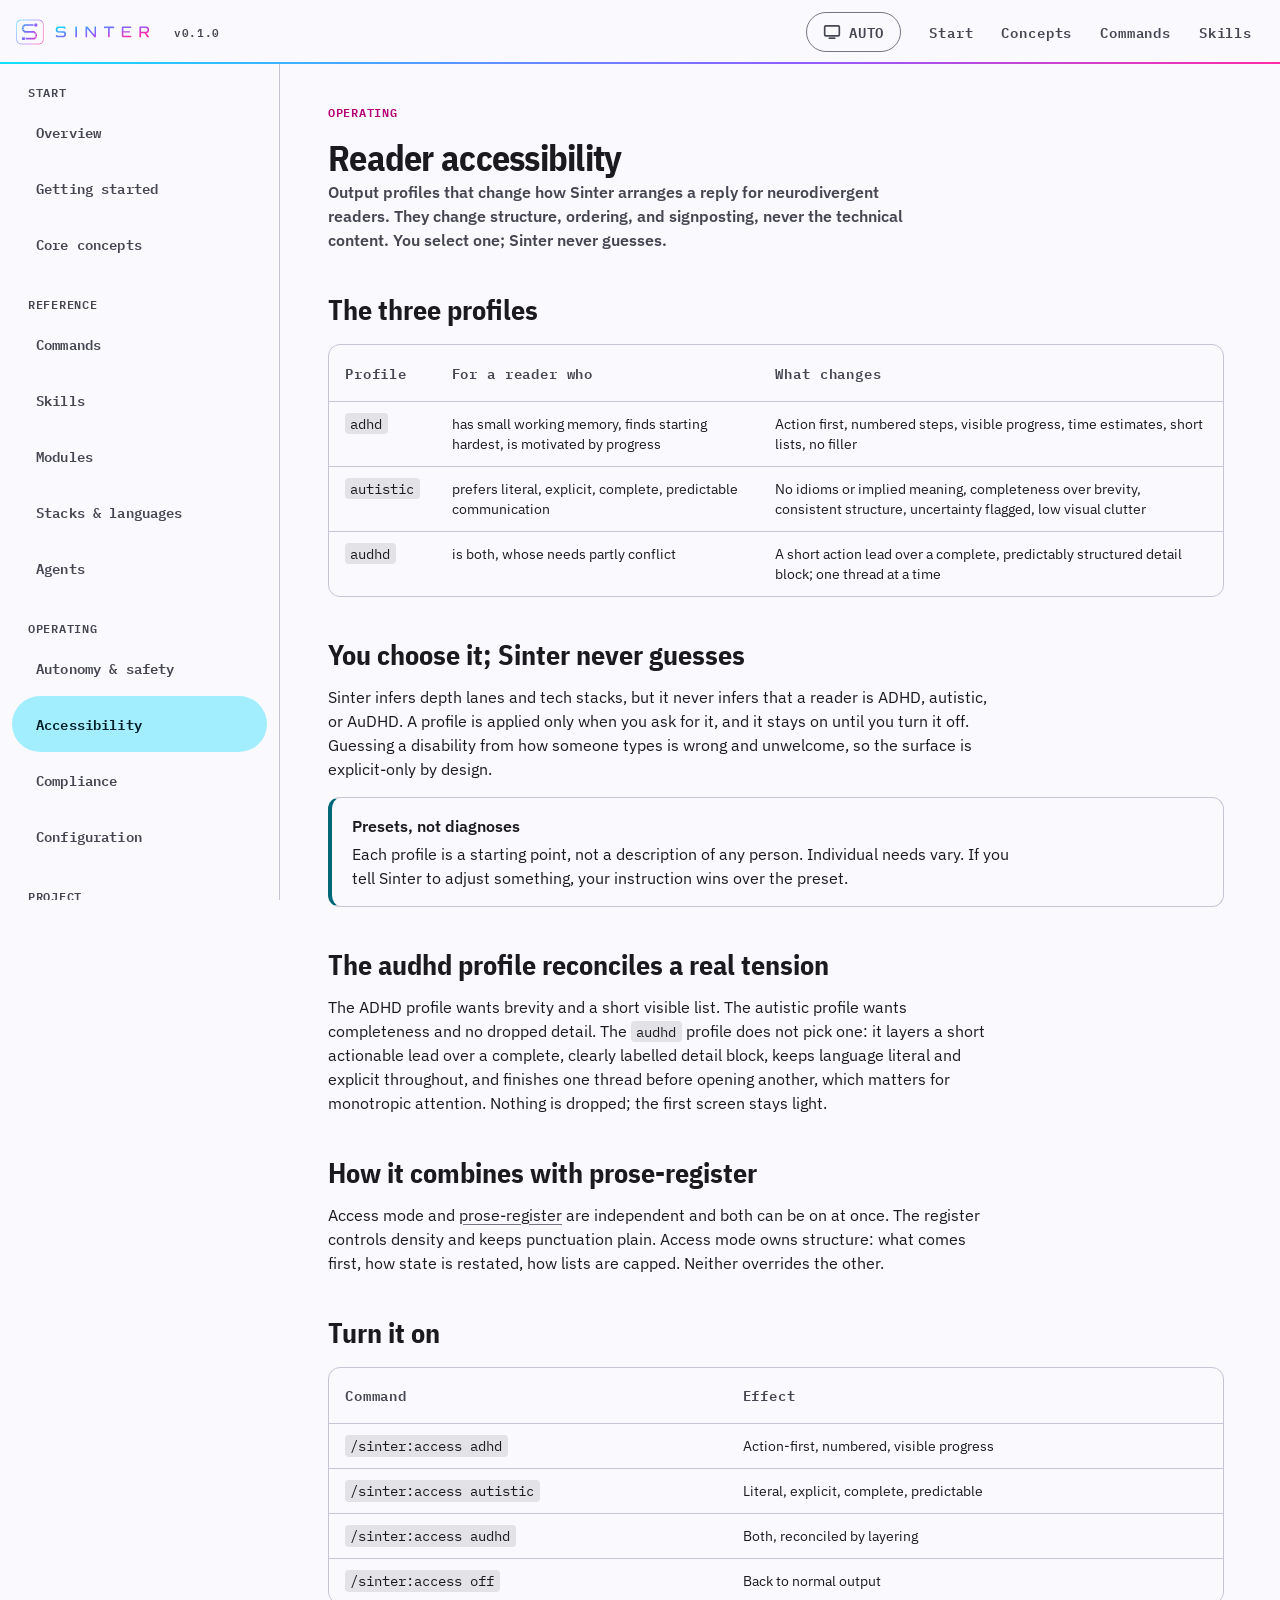
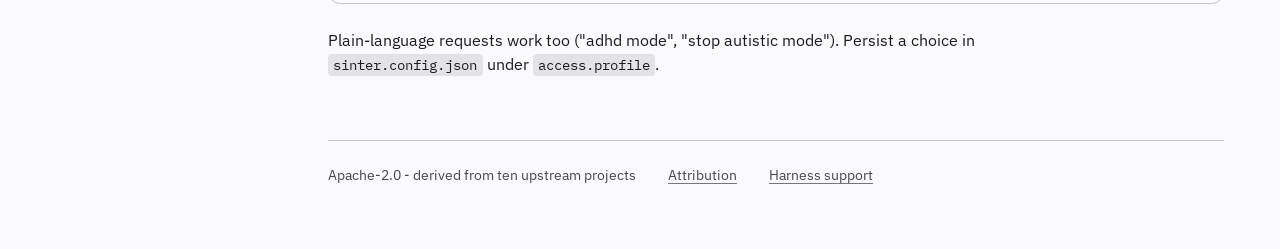
==== accessibility.html @ 081c70d2 "Restructure into plugin/ for directory publishing; add modules system and reader-accessibility profi" ====
<!doctype html>
<html lang="en"><head><meta charset="utf-8"><meta name="viewport" content="width=device-width, initial-scale=1">
<title>Reader accessibility - Sinter</title><meta name="description" content="User-selected output profiles for ADHD, autistic, and AuDHD readers."><meta name="color-scheme" content="light dark">
<link rel="preconnect" href="https://fonts.googleapis.com"><link rel="preconnect" href="https://fonts.gstatic.com" crossorigin>
<link rel="stylesheet" href="https://fonts.googleapis.com/css2?family=IBM+Plex+Mono:wght@400;500;600;700&family=IBM+Plex+Sans+Condensed:wght@600;700&family=IBM+Plex+Sans:wght@400;500;600&display=swap">
<link rel="icon" href="assets/favicon.svg" type="image/svg+xml">
<link rel="apple-touch-icon" href="assets/favicon-180.png">
<link rel="stylesheet" href="assets/sinter.css">
<script>try{var t=localStorage.getItem("sinter-theme");if(t==="light"||t==="dark")document.documentElement.setAttribute("data-theme",t);}catch(e){}</script></head>
<body>
<a class="skiplink" href="#content">Skip to content</a>
<header class="topbar"><button class="railtoggle" type="button" aria-expanded="false" aria-controls="rail">Menu</button>
<a class="brand" href="index.html"><svg class="brand__mark" viewBox="0 0 64 64" aria-hidden="true" focusable="false"><defs><linearGradient id="bm" x1="0" y1="0" x2="1" y2="1"><stop offset="0" stop-color="#10e1ff"/><stop offset=".38" stop-color="#6080ff"/><stop offset=".62" stop-color="#8e5fff"/><stop offset="1" stop-color="#ff2ba8"/></linearGradient></defs><path fill="url(#bm)" fill-rule="evenodd" d="M41.81 38.4L37.78 38.4L36.22 39.64L19.31 39.64L19.31 42.9L37.16 42.9L37.93 42.43L41.81 38.55Z M12.33 38.71L12.33 38.86L12.02 39.17L12.02 39.48L11.86 39.64L11.86 42.74L12.02 42.9L12.02 43.05L12.17 43.21L12.17 43.36L12.48 43.67L12.64 43.67L12.79 43.83L16.98 43.83L17.14 43.67L17.29 43.67L17.45 43.52L17.6 43.52L17.6 43.36L17.76 43.21L17.76 43.05L17.91 42.9L17.91 39.48L17.76 39.33L17.76 39.17L17.14 38.55L16.83 38.55L16.67 38.4L13.1 38.4L12.95 38.55L12.64 38.55L12.48 38.71Z M38.71 32.5L38.55 32.66L38.55 36.22L38.71 36.38L38.71 36.84L38.55 37.0L38.55 37.16L38.71 37.31L41.97 37.31L41.97 32.5Z M12.02 24.12L12.02 24.28L16.67 28.93L17.6 29.4L35.14 29.4L35.76 29.71L37.0 30.95L37.78 31.41L41.81 31.41L41.81 31.26L37.0 26.45L36.22 26.14L18.84 26.14L18.22 25.83L16.36 24.12Z M11.86 18.38L11.86 23.03L15.59 23.03L15.59 18.38Z M11.86 17.29L16.36 17.29L16.67 17.14L17.91 15.9L18.53 15.59L35.14 15.59L35.14 12.33L17.29 12.33L16.21 12.79L12.02 16.98Z M37.31 11.4L36.84 11.86L36.84 12.17L36.69 12.33L36.69 15.9L36.84 16.05L36.84 16.36L37.47 16.98L37.78 16.98L37.93 17.14L41.5 17.14L41.66 16.98L41.81 16.98L41.97 16.83L42.12 16.83L42.43 16.52L42.43 16.36L42.59 16.21L42.59 12.33L42.43 12.17L42.43 12.02L42.28 11.86L42.28 11.71L42.12 11.55L41.97 11.55L41.81 11.4L41.66 11.4L41.5 11.24L37.62 11.24L37.47 11.4Z M4.26 6.9L6.9 5.03L10.47 4.26L46.0 4.26L48.48 4.88L50.81 6.28L53.14 9.22L53.91 12.33L53.91 44.14L53.45 46.16L51.9 48.79L49.72 50.66L46.16 51.74L9.69 51.74L6.59 50.97L4.26 49.26L2.71 47.09L1.93 43.98L1.93 11.86L2.71 9.07Z M3.02 6.74L1.78 8.76L1.0 11.55L1.0 44.45L2.24 48.33L4.26 50.66L7.05 52.21L9.38 52.67L46.93 52.67L50.19 51.59L52.98 49.1L54.22 46.93L54.84 44.29L54.84 11.55L53.6 7.98L51.74 5.66L48.64 3.79L46.78 3.33L9.07 3.33L5.5 4.57Z"/></svg><svg class="brand__lockup" viewBox="0 0 268 56" aria-hidden="true" focusable="false"><defs><linearGradient id="bl" x1="0" y1="0" x2="1" y2="0.6"><stop offset="0" stop-color="#10e1ff"/><stop offset=".38" stop-color="#6080ff"/><stop offset=".62" stop-color="#8e5fff"/><stop offset="1" stop-color="#ff2ba8"/></linearGradient></defs><g fill="url(#bl)" fill-rule="evenodd"><path d="M41.81 38.4L37.78 38.4L36.22 39.64L19.31 39.64L19.31 42.9L37.16 42.9L37.93 42.43L41.81 38.55Z M12.33 38.71L12.33 38.86L12.02 39.17L12.02 39.48L11.86 39.64L11.86 42.74L12.02 42.9L12.02 43.05L12.17 43.21L12.17 43.36L12.48 43.67L12.64 43.67L12.79 43.83L16.98 43.83L17.14 43.67L17.29 43.67L17.45 43.52L17.6 43.52L17.6 43.36L17.76 43.21L17.76 43.05L17.91 42.9L17.91 39.48L17.76 39.33L17.76 39.17L17.14 38.55L16.83 38.55L16.67 38.4L13.1 38.4L12.95 38.55L12.64 38.55L12.48 38.71Z M38.71 32.5L38.55 32.66L38.55 36.22L38.71 36.38L38.71 36.84L38.55 37.0L38.55 37.16L38.71 37.31L41.97 37.31L41.97 32.5Z M12.02 24.12L12.02 24.28L16.67 28.93L17.6 29.4L35.14 29.4L35.76 29.71L37.0 30.95L37.78 31.41L41.81 31.41L41.81 31.26L37.0 26.45L36.22 26.14L18.84 26.14L18.22 25.83L16.36 24.12Z M11.86 18.38L11.86 23.03L15.59 23.03L15.59 18.38Z M11.86 17.29L16.36 17.29L16.67 17.14L17.91 15.9L18.53 15.59L35.14 15.59L35.14 12.33L17.29 12.33L16.21 12.79L12.02 16.98Z M37.31 11.4L36.84 11.86L36.84 12.17L36.69 12.33L36.69 15.9L36.84 16.05L36.84 16.36L37.47 16.98L37.78 16.98L37.93 17.14L41.5 17.14L41.66 16.98L41.81 16.98L41.97 16.83L42.12 16.83L42.43 16.52L42.43 16.36L42.59 16.21L42.59 12.33L42.43 12.17L42.43 12.02L42.28 11.86L42.28 11.71L42.12 11.55L41.97 11.55L41.81 11.4L41.66 11.4L41.5 11.24L37.62 11.24L37.47 11.4Z M4.26 6.9L6.9 5.03L10.47 4.26L46.0 4.26L48.48 4.88L50.81 6.28L53.14 9.22L53.91 12.33L53.91 44.14L53.45 46.16L51.9 48.79L49.72 50.66L46.16 51.74L9.69 51.74L6.59 50.97L4.26 49.26L2.71 47.09L1.93 43.98L1.93 11.86L2.71 9.07Z M3.02 6.74L1.78 8.76L1.0 11.55L1.0 44.45L2.24 48.33L4.26 50.66L7.05 52.21L9.38 52.67L46.93 52.67L50.19 51.59L52.98 49.1L54.22 46.93L54.84 44.29L54.84 11.55L53.6 7.98L51.74 5.66L48.64 3.79L46.78 3.33L9.07 3.33L5.5 4.57Z"/><g transform="translate(78 17)"><path d="M172.13 3.36L172.39 3.11L182.22 3.11L182.48 3.36L183.0 3.36L183.26 3.62L183.52 3.62L184.29 4.4L184.29 4.66L184.55 4.92L184.55 5.44L184.81 5.69L184.81 7.76L184.55 8.02L184.55 8.54L184.29 8.8L184.29 9.06L183.52 9.84L183.26 9.84L183.0 10.09L182.74 10.09L182.48 10.35L181.96 10.35L181.71 10.61L172.39 10.61L172.13 10.35Z M169.02 0.26L168.76 0.78L168.76 20.96L169.28 21.48L171.87 21.48L172.13 20.96L172.13 13.72L172.39 13.46L178.86 13.46L180.93 16.05L184.55 21.48L187.92 21.48L188.18 20.96L187.66 19.93L186.88 19.15L183.0 13.72L183.26 13.2L184.81 12.94L186.36 11.91L187.66 10.09L187.66 9.58L188.18 8.54L188.18 4.92L187.92 4.66L187.92 3.88L186.88 2.07L185.85 1.04L183.26 -0.0L169.54 -0.0Z M134.6 0.26L133.56 1.81L133.56 19.15L134.08 20.19L135.12 21.22L135.89 21.48L151.94 21.48L152.46 20.96L152.46 19.15L152.2 18.64L151.42 18.38L137.19 18.38L136.67 17.86L136.67 12.68L137.19 12.16L149.61 12.16L149.87 11.91L149.87 9.58L149.61 9.32L136.93 9.32L136.67 9.06L136.93 8.54L136.67 8.02L136.93 7.76L136.67 3.62L137.19 3.11L151.94 3.11L152.46 2.59L152.2 0.26L151.94 -0.0L135.12 -0.0Z M98.36 -0.0L97.85 0.52L97.85 2.85L98.11 3.11L98.62 3.11L98.88 3.36L99.92 3.36L100.18 3.11L100.69 3.36L101.21 3.36L101.47 3.11L102.51 3.11L102.76 3.36L103.28 3.11L104.58 3.11L104.84 3.36L105.35 3.36L105.87 3.11L106.13 3.36L106.13 20.96L106.39 21.48L108.98 21.48L109.49 20.71L109.49 3.36L109.75 3.11L110.01 3.36L113.64 3.36L113.89 3.11L114.15 3.36L117.52 3.36L118.29 2.85L118.29 0.52L118.04 -0.0Z M61.35 -0.0L60.84 1.81L61.09 2.59L61.09 21.22L61.35 21.48L63.94 21.48L64.2 21.22L64.2 4.92L64.46 4.66L78.69 21.48L81.54 21.48L82.06 20.96L82.06 0.52L81.8 -0.0L79.21 -0.0L78.95 0.26L78.95 16.05L78.69 16.31L78.18 16.05L64.98 -0.0Z M41.16 -0.0L40.65 0.52L40.65 21.22L40.91 21.48L43.49 21.48L44.01 20.96L44.01 0.52L43.49 -0.0Z M3.38 1.29L2.34 2.59L1.56 4.4L1.56 8.02L2.34 9.84L3.89 11.39L5.71 12.16L16.84 12.42L18.39 13.72L18.65 16.31L17.35 17.86L16.32 18.38L5.96 18.38L4.67 17.86L4.15 17.08L2.86 16.82L1.56 17.86L1.56 19.41L3.12 20.96L4.41 21.48L17.61 21.48L19.42 20.71L21.24 18.89L22.01 17.08L22.01 13.46L21.24 11.65L19.68 10.09L17.87 9.32L7.52 9.32L6.48 9.06L5.45 8.28L4.93 7.25L4.93 5.18L5.71 3.88L7.26 3.11L17.09 3.11L19.16 4.4L20.46 4.4L21.24 3.62L20.98 1.55L19.94 0.52L18.39 -0.0L6.22 -0.0Z"/></g></g></svg><span class="visually-hidden">Sinter documentation: home</span></a><span class="brand__ver" aria-hidden="true">v0.1.0</span><div class="topbar__spacer"></div>
  <button class="themetoggle" id="themeToggle" type="button"
    aria-label="Colour theme: following system. Activate to choose light or dark.">
    <span class="ico ico--auto"><svg viewBox="0 0 16 16" fill="none" stroke="currentColor" stroke-width="1.5" aria-hidden="true"><rect x="1.5" y="2.5" width="13" height="9" rx="1"/><path d="M5 13.5h6"/></svg></span>
    <span class="ico ico--light"><svg viewBox="0 0 16 16" fill="none" stroke="currentColor" stroke-width="1.5" aria-hidden="true"><circle cx="8" cy="8" r="3.2"/><path d="M8 1v1.6M8 13.4V15M15 8h-1.6M2.6 8H1M12.9 3.1l-1.1 1.1M4.2 11.8l-1.1 1.1M12.9 12.9l-1.1-1.1M4.2 4.2 3.1 3.1"/></svg></span>
    <span class="ico ico--dark"><svg viewBox="0 0 16 16" fill="none" stroke="currentColor" stroke-width="1.5" aria-hidden="true"><path d="M13.5 9.6A5.8 5.8 0 0 1 6.4 2.5a5.8 5.8 0 1 0 7.1 7.1Z"/></svg></span>
    <span id="themeLabel">Auto</span>
  </button>
  <nav class="topbar__links" aria-label="Primary">
<a href="start.html">Start</a><a href="concepts.html">Concepts</a><a href="commands.html">Commands</a><a href="skills.html">Skills</a></nav></header>
<p id="themeStatus" class="visually-hidden" role="status" aria-live="polite"></p>
<div class="shell"><nav class="rail" id="rail" aria-label="Documentation"><div class="rail__group">Start</div><a href="index.html">Overview</a><a href="start.html">Getting started</a><a href="concepts.html">Core concepts</a><div class="rail__group">Reference</div><a href="commands.html">Commands</a><a href="skills.html">Skills</a><a href="modules.html">Modules</a><a href="stacks.html">Stacks &amp; languages</a><a href="agents.html">Agents</a><div class="rail__group">Operating</div><a href="autonomy.html">Autonomy &amp; safety</a><a href="accessibility.html">Accessibility</a><a href="compliance.html">Compliance</a><a href="config.html">Configuration</a><div class="rail__group">Project</div><a href="harnesses.html">Harnesses</a><a href="credits.html">Attribution</a></nav><main id="content" tabindex="-1">

    <span class="eyebrow">Operating</span>
    <h1>Reader accessibility</h1>
    <p class="lede">Output profiles that change how Sinter arranges a reply for neurodivergent
    readers. They change structure, ordering, and signposting, never the technical content.
    You select one; Sinter never guesses.</p>

    <h2>The three profiles</h2>
    <div class="scroller reveal" role="region" tabindex="0" aria-label="Table: accessibility profiles and what they change, scrollable">
    <table><thead><tr><th scope="col">Profile</th><th scope="col">For a reader who</th><th scope="col">What changes</th></tr></thead>
    <tbody>
    <tr><td><code>adhd</code></td><td>has small working memory, finds starting hardest, is motivated by progress</td><td>Action first, numbered steps, visible progress, time estimates, short lists, no filler</td></tr>
    <tr><td><code>autistic</code></td><td>prefers literal, explicit, complete, predictable communication</td><td>No idioms or implied meaning, completeness over brevity, consistent structure, uncertainty flagged, low visual clutter</td></tr>
    <tr><td><code>audhd</code></td><td>is both, whose needs partly conflict</td><td>A short action lead over a complete, predictably structured detail block; one thread at a time</td></tr>
    </tbody></table></div>

    <h2>You choose it; Sinter never guesses</h2>
    <p>Sinter infers depth lanes and tech stacks, but it never infers that a reader is ADHD,
    autistic, or AuDHD. A profile is applied only when you ask for it, and it stays on until
    you turn it off. Guessing a disability from how someone types is wrong and unwelcome, so
    the surface is explicit-only by design.</p>
    <div class="slab slab--flux reveal">
      <div class="slab__t">Presets, not diagnoses</div>
      <p>Each profile is a starting point, not a description of any person. Individual needs
      vary. If you tell Sinter to adjust something, your instruction wins over the preset.</p>
    </div>

    <h2>The audhd profile reconciles a real tension</h2>
    <p>The ADHD profile wants brevity and a short visible list. The autistic profile wants
    completeness and no dropped detail. The <code>audhd</code> profile does not pick one: it
    layers a short actionable lead over a complete, clearly labelled detail block, keeps
    language literal and explicit throughout, and finishes one thread before opening another,
    which matters for monotropic attention. Nothing is dropped; the first screen stays light.</p>

    <h2>How it combines with prose-register</h2>
    <p>Access mode and <a href="concepts.html">prose-register</a> are independent and both can
    be on at once. The register controls density and keeps punctuation plain. Access mode owns
    structure: what comes first, how state is restated, how lists are capped. Neither overrides
    the other.</p>

    <h2>Turn it on</h2>
    <div class="scroller reveal" role="region" tabindex="0" aria-label="Table: access commands">
    <table><thead><tr><th scope="col">Command</th><th scope="col">Effect</th></tr></thead><tbody>
    <tr><td><code>/sinter:access adhd</code></td><td>Action-first, numbered, visible progress</td></tr>
    <tr><td><code>/sinter:access autistic</code></td><td>Literal, explicit, complete, predictable</td></tr>
    <tr><td><code>/sinter:access audhd</code></td><td>Both, reconciled by layering</td></tr>
    <tr><td><code>/sinter:access off</code></td><td>Back to normal output</td></tr>
    </tbody></table></div>
    <p>Plain-language requests work too ("adhd mode", "stop autistic mode"). Persist a choice
    in <code>sinter.config.json</code> under <code>access.profile</code>.</p>

<footer class="footer"><span>Apache-2.0 - derived from ten upstream projects</span>
<a href="credits.html">Attribution</a><a href="harnesses.html">Harness support</a></footer></main></div>
<script src="assets/sinter.js"></script></body></html>
---- assets/sinter.css ----
/* Sinter documentation: Material 3.
   Colour roles are generated from the brand ramp (cyan / violet / magenta)
   through M3 tonal palettes; every role pair is contrast-verified by
   `npm run a11y`. Typeface is IBM Plex rather than Roboto: M3 specifies the
   type *scale*, the face is the brand's. */

@view-transition { navigation: auto; }

:root {
  /* ── M3 colour roles: light ─────────────────────── */
  --md-sys-color-primary: #b70075;
  --md-sys-color-on-primary: #ffffff;
  --md-sys-color-primary-container: #ffd8e8;
  --md-sys-color-on-primary-container: #3e0024;
  --md-sys-color-secondary: #006877;
  --md-sys-color-on-secondary: #ffffff;
  --md-sys-color-secondary-container: #a2eeff;
  --md-sys-color-on-secondary-container: #001f25;
  --md-sys-color-tertiary: #663ed9;
  --md-sys-color-on-tertiary: #ffffff;
  --md-sys-color-tertiary-container: #ebddff;
  --md-sys-color-on-tertiary-container: #01006f;
  --md-sys-color-error: #b4271f;
  --md-sys-color-on-error: #ffffff;
  --md-sys-color-error-container: #ffdad3;
  --md-sys-color-on-error-container: #3a0b00;
  --md-sys-color-surface: #f9f9fe;
  --md-sys-color-on-surface: #1b1b1f;
  --md-sys-color-surface-variant: #e2e1f0;
  --md-sys-color-on-surface-variant: #464652;
  --md-sys-color-surface-container-lowest: #ffffff;
  --md-sys-color-surface-container-low: #f3f3f8;
  --md-sys-color-surface-container: #eeedf2;
  --md-sys-color-surface-container-high: #e8e8ec;
  --md-sys-color-surface-container-highest: #e2e2e7;
  --md-sys-color-surface-dim: #dad9de;
  --md-sys-color-surface-bright: #f9f9fe;
  --md-sys-color-outline: #767683;
  --md-sys-color-outline-variant: #c6c5d4;
  --md-sys-color-inverse-surface: #303034;
  --md-sys-color-inverse-on-surface: #f0f0f5;
  --md-sys-color-inverse-primary: #ffafd3;
  --md-sys-color-scrim: #000006;
  --md-sys-color-shadow: #000006;
  /* custom role: muted text on inverse-surface (code comments) */
  --md-sys-color-code-comment: #ababaf;

  /* ── M3 type scale ──────────────────────────────── */
  --md-sys-typescale-display-large:   700 3.5625rem/4rem var(--md-ref-typeface-brand);
  --md-sys-typescale-display-medium:  700 2.8125rem/3.25rem var(--md-ref-typeface-brand);
  --md-sys-typescale-display-small:   700 2.25rem/2.75rem var(--md-ref-typeface-brand);
  --md-sys-typescale-headline-large:  700 2rem/2.5rem var(--md-ref-typeface-brand);
  --md-sys-typescale-headline-medium: 700 1.75rem/2.25rem var(--md-ref-typeface-brand);
  --md-sys-typescale-headline-small:  700 1.5rem/2rem var(--md-ref-typeface-brand);
  --md-sys-typescale-title-large:     600 1.375rem/1.75rem var(--md-ref-typeface-brand);
  --md-sys-typescale-title-medium:    600 1rem/1.5rem var(--md-ref-typeface-plain);
  --md-sys-typescale-title-small:     600 0.875rem/1.25rem var(--md-ref-typeface-plain);
  --md-sys-typescale-body-large:      400 1rem/1.5rem var(--md-ref-typeface-plain);
  --md-sys-typescale-body-medium:     400 0.875rem/1.25rem var(--md-ref-typeface-plain);
  --md-sys-typescale-body-small:      400 0.75rem/1rem var(--md-ref-typeface-plain);
  --md-sys-typescale-label-large:     600 0.875rem/1.25rem var(--md-ref-typeface-mono);
  --md-sys-typescale-label-medium:    600 0.75rem/1rem var(--md-ref-typeface-mono);
  --md-sys-typescale-label-small:     600 0.6875rem/1rem var(--md-ref-typeface-mono);
  --md-sys-typescale-label-tracking:  0.06em;

  --md-ref-typeface-brand: "IBM Plex Sans Condensed", "Helvetica Neue Condensed",
                           "Arial Narrow", "Liberation Sans Narrow", sans-serif;
  --md-ref-typeface-plain: "IBM Plex Sans", "Segoe UI", "Helvetica Neue", Arial, sans-serif;
  --md-ref-typeface-mono:  "IBM Plex Mono", ui-monospace, "SF Mono", Menlo, Consolas, monospace;

  /* ── M3 shape scale ─────────────────────────────── */
  --md-sys-shape-corner-none:        0;
  --md-sys-shape-corner-extra-small: 4px;
  --md-sys-shape-corner-small:       8px;
  --md-sys-shape-corner-medium:      12px;
  --md-sys-shape-corner-large:       16px;
  --md-sys-shape-corner-extra-large: 28px;
  --md-sys-shape-corner-full:        9999px;

  /* ── M3 elevation ───────────────────────────────── */
  --md-sys-elevation-0: none;
  --md-sys-elevation-1: 0 1px 2px 0 rgb(0 0 0 / .30), 0 1px 3px 1px rgb(0 0 0 / .15);
  --md-sys-elevation-2: 0 1px 2px 0 rgb(0 0 0 / .30), 0 2px 6px 2px rgb(0 0 0 / .15);
  --md-sys-elevation-3: 0 1px 3px 0 rgb(0 0 0 / .30), 0 4px 8px 3px rgb(0 0 0 / .15);
  --md-sys-elevation-4: 0 2px 3px 0 rgb(0 0 0 / .30), 0 6px 10px 4px rgb(0 0 0 / .15);
  --md-sys-elevation-5: 0 4px 4px 0 rgb(0 0 0 / .30), 0 8px 12px 6px rgb(0 0 0 / .15);

  /* ── M3 state layer opacities ───────────────────── */
  --md-sys-state-hover-opacity:   0.08;
  --md-sys-state-focus-opacity:   0.10;
  --md-sys-state-pressed-opacity: 0.10;

  /* ── M3 motion ──────────────────────────────────── */
  --md-sys-motion-easing-emphasized:            cubic-bezier(.2, 0, 0, 1);
  --md-sys-motion-easing-emphasized-decelerate: cubic-bezier(.05, .7, .1, 1);
  --md-sys-motion-easing-standard:              cubic-bezier(.2, 0, 0, 1);
  --md-sys-motion-duration-short-4:  200ms;
  --md-sys-motion-duration-medium-2: 300ms;
  --md-sys-motion-duration-long-2:   500ms;

  /* ── 4dp spacing grid ───────────────────────────── */
  --md-space-1: 4px;  --md-space-2: 8px;  --md-space-3: 12px; --md-space-4: 16px;
  --md-space-5: 20px; --md-space-6: 24px; --md-space-8: 32px; --md-space-10: 40px;
  --md-space-12: 48px; --md-space-16: 64px;

  /* ── Brand ramp: identity surfaces only ─────────── */
  --brand-1: #10e1ff;
  --brand-2: #8e5fff;
  --brand-3: #ff2ba8;
  --brand: linear-gradient(120deg, var(--brand-1), var(--brand-2) 62%, var(--brand-3));

  --md-rail-width: 17.5rem;
  --md-topbar-height: 64px;
}

@media (prefers-color-scheme: dark) {
  :root:not([data-theme="light"]) {
    --md-sys-color-primary: #ffafd3;
    --md-sys-color-on-primary: #64003d;
    --md-sys-color-primary-container: #8c0058;
    --md-sys-color-on-primary-container: #ffd8e8;
    --md-sys-color-secondary: #00daf7;
    --md-sys-color-on-secondary: #00363f;
    --md-sys-color-secondary-container: #004e5a;
    --md-sys-color-on-secondary-container: #a2eeff;
    --md-sys-color-tertiary: #d5baff;
    --md-sys-color-on-tertiary: #1e07a1;
    --md-sys-color-tertiary-container: #4624bc;
    --md-sys-color-on-tertiary-container: #ebddff;
    --md-sys-color-error: #ffb4a5;
    --md-sys-color-on-error: #690000;
    --md-sys-color-error-container: #93000a;
    --md-sys-color-on-error-container: #ffdad3;
    --md-sys-color-surface: #131317;
    --md-sys-color-on-surface: #e2e2e7;
    --md-sys-color-surface-variant: #464652;
    --md-sys-color-on-surface-variant: #c6c5d4;
    --md-sys-color-surface-container-lowest: #0e0e12;
    --md-sys-color-surface-container-low: #1b1b1f;
    --md-sys-color-surface-container: #1f1f23;
    --md-sys-color-surface-container-high: #2a2a2d;
    --md-sys-color-surface-container-highest: #343438;
    --md-sys-color-surface-dim: #131317;
    --md-sys-color-surface-bright: #39393d;
    --md-sys-color-outline: #908f9d;
    --md-sys-color-outline-variant: #464652;
    --md-sys-color-inverse-surface: #e2e2e7;
    --md-sys-color-inverse-on-surface: #303034;
    --md-sys-color-inverse-primary: #b70075;
    --md-sys-color-scrim: #000006;
    --md-sys-color-shadow: #000006;
    --md-sys-color-code-comment: #5e5e62;
  }
}
:root[data-theme="dark"] {
  --md-sys-color-primary: #ffafd3;
  --md-sys-color-on-primary: #64003d;
  --md-sys-color-primary-container: #8c0058;
  --md-sys-color-on-primary-container: #ffd8e8;
  --md-sys-color-secondary: #00daf7;
  --md-sys-color-on-secondary: #00363f;
  --md-sys-color-secondary-container: #004e5a;
  --md-sys-color-on-secondary-container: #a2eeff;
  --md-sys-color-tertiary: #d5baff;
  --md-sys-color-on-tertiary: #1e07a1;
  --md-sys-color-tertiary-container: #4624bc;
  --md-sys-color-on-tertiary-container: #ebddff;
  --md-sys-color-error: #ffb4a5;
  --md-sys-color-on-error: #690000;
  --md-sys-color-error-container: #93000a;
  --md-sys-color-on-error-container: #ffdad3;
  --md-sys-color-surface: #131317;
  --md-sys-color-on-surface: #e2e2e7;
  --md-sys-color-surface-variant: #464652;
  --md-sys-color-on-surface-variant: #c6c5d4;
  --md-sys-color-surface-container-lowest: #0e0e12;
  --md-sys-color-surface-container-low: #1b1b1f;
  --md-sys-color-surface-container: #1f1f23;
  --md-sys-color-surface-container-high: #2a2a2d;
  --md-sys-color-surface-container-highest: #343438;
  --md-sys-color-surface-dim: #131317;
  --md-sys-color-surface-bright: #39393d;
  --md-sys-color-outline: #908f9d;
  --md-sys-color-outline-variant: #464652;
  --md-sys-color-inverse-surface: #e2e2e7;
  --md-sys-color-inverse-on-surface: #303034;
  --md-sys-color-inverse-primary: #b70075;
  --md-sys-color-scrim: #000006;
  --md-sys-color-shadow: #000006;
  --md-sys-color-code-comment: #5e5e62;
}

*, *::before, *::after { box-sizing: border-box; }

html { scroll-behavior: smooth; scroll-padding-top: calc(var(--md-topbar-height) + var(--md-space-4)); }

body {
  margin: 0;
  background: var(--md-sys-color-surface);
  color: var(--md-sys-color-on-surface);
  font: var(--md-sys-typescale-body-large);
  -webkit-font-smoothing: antialiased;
  text-underline-offset: 0.18em;
}

/* ══ Type ═══════════════════════════════════════════ */
h1, h2, h3, h4 { margin: 0; }
h1 { font: var(--md-sys-typescale-display-small); letter-spacing: -0.02em; }
h2 { font: var(--md-sys-typescale-headline-medium); margin-block: var(--md-space-10) var(--md-space-3); }
h3 { font: var(--md-sys-typescale-headline-small); margin-block: var(--md-space-8) var(--md-space-2); }
h4 { font: var(--md-sys-typescale-title-large); margin-block: var(--md-space-6) var(--md-space-1); }
p  { margin-block: 0 var(--md-space-4); max-width: 66ch; }
ul, ol { max-width: 66ch; }

.md-label { font: var(--md-sys-typescale-label-medium);
            letter-spacing: var(--md-sys-typescale-label-tracking);
            text-transform: uppercase; }
.eyebrow { color: var(--md-sys-color-primary); display: block;
           margin-bottom: var(--md-space-4);
           font: var(--md-sys-typescale-label-medium);
           letter-spacing: var(--md-sys-typescale-label-tracking); text-transform: uppercase; }
.lede { font: var(--md-sys-typescale-title-medium); color: var(--md-sys-color-on-surface-variant);
        max-width: 60ch; }
.note { font: var(--md-sys-typescale-body-medium); color: var(--md-sys-color-on-surface-variant);
        border-left: 2px solid var(--md-sys-color-outline-variant);
        padding-left: var(--md-space-3); margin-block: var(--md-space-1) var(--md-space-6); }

a { color: var(--md-sys-color-on-surface); text-decoration-color: var(--md-sys-color-outline); }
a:hover { text-decoration-color: var(--md-sys-color-primary); }

code { font: var(--md-sys-typescale-body-medium); font-family: var(--md-ref-typeface-mono);
       background: var(--md-sys-color-surface-container-highest);
       padding: 0.12em 0.38em; border-radius: var(--md-sys-shape-corner-extra-small); }
pre { font: var(--md-sys-typescale-body-medium); font-family: var(--md-ref-typeface-mono);
      line-height: 1.7; background: var(--md-sys-color-inverse-surface);
      color: var(--md-sys-color-inverse-on-surface);
      padding: var(--md-space-4) var(--md-space-5);
      border-radius: var(--md-sys-shape-corner-medium);
      overflow-x: auto; margin-block: 0 var(--md-space-6); }
pre code { background: none; padding: 0; color: inherit; }
pre .c { color: var(--md-sys-color-code-comment); }
pre .k { color: var(--md-sys-color-inverse-primary); }

.visually-hidden { position: absolute; width: 1px; height: 1px; overflow: hidden;
                   clip-path: inset(50%); white-space: nowrap; }
:focus-visible { outline: 3px solid var(--md-sys-color-secondary); outline-offset: 2px;
                 border-radius: var(--md-sys-shape-corner-extra-small); }

/* ══ M3 top app bar (small) ═════════════════════════ */
.topbar {
  position: sticky; top: 0; z-index: 40;
  display: flex; align-items: center; gap: var(--md-space-4);
  height: var(--md-topbar-height); padding: 0 var(--md-space-4);
  background: var(--md-sys-color-surface);
  color: var(--md-sys-color-on-surface);
}
.topbar::after { content: ""; position: absolute; left: 0; right: 0; bottom: 0;
                 height: 2px; background: var(--brand); }
.topbar__spacer { flex: 1; }
.topbar__links { display: flex; gap: var(--md-space-1); }
.topbar__links a {
  font: var(--md-sys-typescale-label-large);
  letter-spacing: var(--md-sys-typescale-label-tracking);
  text-decoration: none; color: var(--md-sys-color-on-surface-variant);
  padding: var(--md-space-2) var(--md-space-3);
  border-radius: var(--md-sys-shape-corner-full);
  transition: background var(--md-sys-motion-duration-short-4) var(--md-sys-motion-easing-standard),
              color var(--md-sys-motion-duration-short-4) var(--md-sys-motion-easing-standard);
}
.topbar__links a:hover {
  color: var(--md-sys-color-on-surface);
  background: color-mix(in srgb, var(--md-sys-color-on-surface)
              calc(var(--md-sys-state-hover-opacity) * 100%), transparent);
}

.brand { display: flex; align-items: center; text-decoration: none; flex: none; }
.brand__lockup { height: 28px; width: auto; display: block; }
.brand__mark   { height: 26px; width: auto; display: none; flex: none; }
.brand__ver { font: var(--md-sys-typescale-label-small);
              letter-spacing: var(--md-sys-typescale-label-tracking);
              color: var(--md-sys-color-on-surface-variant);
              margin-left: var(--md-space-2); flex: none; }

/* ══ M3 navigation drawer (standard) ════════════════ */
.shell { display: grid; grid-template-columns: var(--md-rail-width) minmax(0, 1fr); }
.rail {
  padding: var(--md-space-3) var(--md-space-3) var(--md-space-12);
  position: sticky; top: var(--md-topbar-height); align-self: start;
  height: calc(100vh - var(--md-topbar-height)); overflow-y: auto;
  background: var(--md-sys-color-surface);
  border-right: 1px solid var(--md-sys-color-outline-variant);
}
.rail__group {
  font: var(--md-sys-typescale-label-medium);
  letter-spacing: var(--md-sys-typescale-label-tracking); text-transform: uppercase;
  color: var(--md-sys-color-on-surface-variant);
  padding: 0 var(--md-space-4); margin: var(--md-space-6) 0 var(--md-space-1);
}
.rail__group:first-child { margin-top: var(--md-space-2); }
/* M3 drawer item: 56dp tall, full-round active indicator */
.rail a {
  display: flex; align-items: center; min-height: 56px;
  padding: 0 var(--md-space-6); text-decoration: none;
  font: var(--md-sys-typescale-label-large);
  letter-spacing: 0.01em;
  color: var(--md-sys-color-on-surface-variant);
  border-radius: var(--md-sys-shape-corner-full);
  transition: background var(--md-sys-motion-duration-short-4) var(--md-sys-motion-easing-standard),
              color var(--md-sys-motion-duration-short-4) var(--md-sys-motion-easing-standard);
}
.rail a:hover {
  background: color-mix(in srgb, var(--md-sys-color-on-surface)
              calc(var(--md-sys-state-hover-opacity) * 100%), transparent);
  color: var(--md-sys-color-on-surface);
}
.rail a[aria-current="page"] {
  background: var(--md-sys-color-secondary-container);
  color: var(--md-sys-color-on-secondary-container);
}

main { padding: var(--md-space-10) clamp(var(--md-space-4), 4vw, var(--md-space-12)) var(--md-space-16);
       max-width: 62rem; }

/* ══ M3 cards ═══════════════════════════════════════ */
/* Outlined card: outline, no shadow. Never both (M3). */
.slab {
  background: var(--md-sys-color-surface);
  border: 1px solid var(--md-sys-color-outline-variant);
  border-radius: var(--md-sys-shape-corner-medium);
  padding: var(--md-space-4) var(--md-space-5);
  margin-block: var(--md-space-4);
}
.slab > :last-child { margin-bottom: 0; }
.slab__t { font: var(--md-sys-typescale-title-medium); margin-bottom: var(--md-space-1); }
.slab--molten  { border-left: 4px solid var(--md-sys-color-primary); }
.slab--flux    { border-left: 4px solid var(--md-sys-color-secondary); }
.slab--caution { border-left: 4px solid var(--md-sys-color-tertiary); }

/* Filled card grid */
.cells { display: grid; gap: var(--md-space-1); margin-block: var(--md-space-4);
         grid-template-columns: repeat(auto-fit, minmax(15rem, 1fr)); }
.cells--3 { grid-template-columns: repeat(auto-fit, minmax(12rem, 1fr)); }
.cell {
  background: var(--md-sys-color-surface-container-low);
  border-radius: var(--md-sys-shape-corner-medium);
  padding: var(--md-space-4) var(--md-space-5);
}
.cell__k { display: block; margin-bottom: var(--md-space-2);
           font: var(--md-sys-typescale-label-medium);
           letter-spacing: var(--md-sys-typescale-label-tracking); text-transform: uppercase;
           color: var(--md-sys-color-on-surface-variant); }
.cell__v { font: var(--md-sys-typescale-headline-small); }
.cell p { font: var(--md-sys-typescale-body-medium); color: var(--md-sys-color-on-surface-variant);
          margin-bottom: 0; }

/* ══ M3 buttons ═════════════════════════════════════ */
.btn {
  display: inline-flex; align-items: center; justify-content: center;
  min-height: 40px; padding: 0 var(--md-space-6);
  border-radius: var(--md-sys-shape-corner-full);
  font: var(--md-sys-typescale-label-large);
  letter-spacing: var(--md-sys-typescale-label-tracking);
  text-decoration: none; cursor: pointer; border: 0;
  transition: box-shadow var(--md-sys-motion-duration-short-4) var(--md-sys-motion-easing-standard),
              background var(--md-sys-motion-duration-short-4) var(--md-sys-motion-easing-standard);
}
.btn--solid { background: var(--md-sys-color-primary); color: var(--md-sys-color-on-primary); }
.btn--solid:hover { box-shadow: var(--md-sys-elevation-1);
  background: color-mix(in srgb, var(--md-sys-color-on-primary)
              calc(var(--md-sys-state-hover-opacity) * 100%), var(--md-sys-color-primary)); }
.btn--ghost { background: transparent; color: var(--md-sys-color-primary);
              border: 1px solid var(--md-sys-color-outline); }
.btn--ghost:hover { background: color-mix(in srgb, var(--md-sys-color-primary)
                    calc(var(--md-sys-state-hover-opacity) * 100%), transparent); }

/* ══ M3 filter chips ════════════════════════════════ */
.chip {
  display: inline-flex; align-items: center; min-height: 32px;
  padding: 0 var(--md-space-4);
  border: 1px solid var(--md-sys-color-outline);
  border-radius: var(--md-sys-shape-corner-small);
  background: transparent; color: var(--md-sys-color-on-surface-variant);
  font: var(--md-sys-typescale-label-large);
  letter-spacing: var(--md-sys-typescale-label-tracking); cursor: pointer;
  transition: background var(--md-sys-motion-duration-short-4) var(--md-sys-motion-easing-standard),
              border-color var(--md-sys-motion-duration-short-4) var(--md-sys-motion-easing-standard);
}
.chip:hover { background: color-mix(in srgb, var(--md-sys-color-on-surface-variant)
              calc(var(--md-sys-state-hover-opacity) * 100%), transparent); }
.chip[aria-pressed="true"] {
  background: var(--md-sys-color-secondary-container);
  color: var(--md-sys-color-on-secondary-container);
  border-color: transparent;
}

/* ══ M3 outlined text field ═════════════════════════ */
.filterbar { display: flex; gap: var(--md-space-2); flex-wrap: wrap; align-items: center;
             margin-block: var(--md-space-5) var(--md-space-3);
             position: sticky; top: var(--md-topbar-height); z-index: 20;
             background: var(--md-sys-color-surface); padding: var(--md-space-2) 0; }
.filterbar input {
  flex: 1; min-width: 12rem; min-height: 56px;
  padding: 0 var(--md-space-4);
  border: 1px solid var(--md-sys-color-outline);
  border-radius: var(--md-sys-shape-corner-extra-small);
  background: transparent; color: var(--md-sys-color-on-surface);
  font: var(--md-sys-typescale-body-large);
}
.filterbar input::placeholder { color: var(--md-sys-color-on-surface-variant); }
.filterbar input:focus-visible { outline: 3px solid var(--md-sys-color-secondary); outline-offset: 1px; }
.count { font: var(--md-sys-typescale-label-medium);
         letter-spacing: var(--md-sys-typescale-label-tracking);
         color: var(--md-sys-color-on-surface-variant); }

/* ══ M3 data table ══════════════════════════════════ */
.scroller { overflow-x: auto; margin-block: var(--md-space-4) var(--md-space-6);
            border: 1px solid var(--md-sys-color-outline-variant);
            border-radius: var(--md-sys-shape-corner-medium); }
.scroller:focus-visible { outline: 3px solid var(--md-sys-color-secondary); outline-offset: 2px; }
table { width: 100%; border-collapse: collapse; margin: 0; }
.scroller table { min-width: 34rem; }
@media (min-width: 48rem) { .scroller table { min-width: 0; } }
th { text-align: left; height: 56px; padding: 0 var(--md-space-4);
     font: var(--md-sys-typescale-label-large);
     letter-spacing: var(--md-sys-typescale-label-tracking);
     color: var(--md-sys-color-on-surface-variant);
     border-bottom: 1px solid var(--md-sys-color-outline-variant); }
td { padding: var(--md-space-3) var(--md-space-4); vertical-align: top;
     font: var(--md-sys-typescale-body-medium);
     border-bottom: 1px solid var(--md-sys-color-outline-variant); }
tbody tr:last-child td { border-bottom: 0; }
tbody tr { transition: background var(--md-sys-motion-duration-short-4) var(--md-sys-motion-easing-standard); }
tbody tr:hover { background: color-mix(in srgb, var(--md-sys-color-on-surface)
                 calc(var(--md-sys-state-hover-opacity) * 100%), transparent); }
td code { white-space: nowrap; }

/* ══ M3 assist chip (used as a status tag) ══════════ */
.tag { display: inline-flex; align-items: center; min-height: 24px;
       padding: 0 var(--md-space-2);
       border-radius: var(--md-sys-shape-corner-small);
       border: 1px solid var(--md-sys-color-outline-variant);
       background: var(--md-sys-color-surface-container);
       color: var(--md-sys-color-on-surface-variant);
       font: var(--md-sys-typescale-label-small);
       letter-spacing: var(--md-sys-typescale-label-tracking); white-space: nowrap; }
.tag--molten  { background: var(--md-sys-color-primary-container);
                color: var(--md-sys-color-on-primary-container); border-color: transparent; }
.tag--flux    { background: var(--md-sys-color-secondary-container);
                color: var(--md-sys-color-on-secondary-container); border-color: transparent; }
.tag--caution { background: var(--md-sys-color-tertiary-container);
                color: var(--md-sys-color-on-tertiary-container); border-color: transparent; }

/* ══ Lists of reference entries ═════════════════════ */
.group { margin-block: var(--md-space-10) 0; }
.group:first-of-type { margin-top: var(--md-space-5); }
h2.group__h, h3.group__h { font: var(--md-sys-typescale-headline-small);
  margin: 0 0 var(--md-space-1); display: flex; align-items: baseline; gap: var(--md-space-2); }
.group__n { font: var(--md-sys-typescale-label-medium);
            letter-spacing: var(--md-sys-typescale-label-tracking);
            color: var(--md-sys-color-primary); }
.group__d { font: var(--md-sys-typescale-body-medium);
            color: var(--md-sys-color-on-surface-variant);
            margin: 0 0 var(--md-space-2); max-width: 62ch; }
.group[hidden] { display: none; }

.entry { border-bottom: 1px solid var(--md-sys-color-outline-variant);
         padding: var(--md-space-4) 0; }
.entry__h { display: flex; align-items: baseline; gap: var(--md-space-3); flex-wrap: wrap; }
h2.entry__n, h3.entry__n, h4.entry__n, .entry__n {
  font: var(--md-sys-typescale-title-medium); font-family: var(--md-ref-typeface-mono); margin: 0; }
.entry__d { font: var(--md-sys-typescale-body-medium);
            color: var(--md-sys-color-on-surface-variant);
            margin: var(--md-space-1) 0 0; max-width: 72ch; }
.entry__m { font: var(--md-sys-typescale-body-small); font-family: var(--md-ref-typeface-mono);
            color: var(--md-sys-color-on-surface-variant); margin: var(--md-space-1) 0 0; }
.entry__m b { color: var(--md-sys-color-on-surface); }
.entry[hidden] { display: none; }

.ladder { list-style: none; padding: 0; margin: var(--md-space-4) 0; counter-reset: rung; }
.ladder li { counter-increment: rung; display: flex; gap: var(--md-space-4);
             padding: var(--md-space-3) 0;
             border-top: 1px solid var(--md-sys-color-outline-variant); align-items: baseline; }
.ladder li::before { content: counter(rung); font: var(--md-sys-typescale-title-medium);
                     font-family: var(--md-ref-typeface-mono);
                     color: var(--md-sys-color-primary); min-width: 1.5rem; }
.ladder li:last-child { border-bottom: 1px solid var(--md-sys-color-outline-variant); }
.ladder span { color: var(--md-sys-color-on-surface-variant);
               font: var(--md-sys-typescale-body-medium); }

.ba td:first-child { color: var(--md-sys-color-on-surface-variant); width: 44%; }
.ba td:last-child { position: relative; padding-left: var(--md-space-6); }
.ba td:last-child::before { content: ""; position: absolute; left: var(--md-space-3);
  top: 1.15em; width: 6px; height: 6px; border-radius: var(--md-sys-shape-corner-full);
  background: var(--md-sys-color-primary); }
.ba th:last-child { color: var(--md-sys-color-primary); }

/* ══ Hero ═══════════════════════════════════════════ */
.hero { padding: var(--md-space-8) 0 var(--md-space-2); }
.hero__lockup { display: block; width: clamp(200px, 26vw, 268px); height: auto;
                margin-bottom: var(--md-space-6); }
.hero__title { margin-bottom: var(--md-space-4); }
.hero__title em { font-style: normal; color: var(--md-sys-color-primary); }
.hero__cta { display: flex; flex-wrap: wrap; gap: var(--md-space-2); margin-top: var(--md-space-6); }
.hero__stage { margin: var(--md-space-6) 0 var(--md-space-2); padding: 0; position: relative; }
.hero__stage canvas { display: block; width: 100%; height: 260px;
  border-radius: var(--md-sys-shape-corner-large);
  background: var(--md-sys-color-surface-container); }
.hero__caption { margin-top: var(--md-space-3);
  font: var(--md-sys-typescale-body-small); font-family: var(--md-ref-typeface-mono);
  color: var(--md-sys-color-on-surface-variant); max-width: 58ch; line-height: 1.6; }
.replay { position: absolute; right: var(--md-space-3); bottom: var(--md-space-3);
  min-height: 32px; padding: 0 var(--md-space-4);
  border-radius: var(--md-sys-shape-corner-full);
  background: var(--md-sys-color-inverse-surface); color: var(--md-sys-color-inverse-on-surface);
  border: 0; cursor: pointer;
  font: var(--md-sys-typescale-label-large);
  letter-spacing: var(--md-sys-typescale-label-tracking);
  opacity: 0; transition: opacity var(--md-sys-motion-duration-medium-2) var(--md-sys-motion-easing-standard); }
.hero__stage:hover .replay, .replay:focus-visible { opacity: 1; }
@media (hover: none) { .replay { opacity: 1; } }

/* ══ Router demo ════════════════════════════════════ */
.router { border: 1px solid var(--md-sys-color-outline-variant);
          border-radius: var(--md-sys-shape-corner-medium);
          background: var(--md-sys-color-surface-container-low);
          overflow: hidden; margin-block: var(--md-space-4); }
.router__in { display: flex; border-bottom: 1px solid var(--md-sys-color-outline); }
.router__in input { flex: 1; border: 0; background: transparent; min-height: 56px;
  padding: 0 var(--md-space-5); color: var(--md-sys-color-on-surface);
  font: var(--md-sys-typescale-body-large); min-width: 0; }
.router__in input::placeholder { color: var(--md-sys-color-on-surface-variant); }
.router__out { padding: var(--md-space-4) var(--md-space-5); display: flex;
               gap: var(--md-space-4); align-items: flex-start; flex-wrap: wrap; }
.router__lane { font: var(--md-sys-typescale-headline-small); min-width: 6.5rem; }
.router__why { font: var(--md-sys-typescale-body-medium);
               color: var(--md-sys-color-on-surface-variant); flex: 1; min-width: 14rem; }
.router__why b { color: var(--md-sys-color-on-surface); }
.router__ex { display: flex; flex-wrap: wrap; gap: var(--md-space-2);
              padding: 0 var(--md-space-5) var(--md-space-4); }
.router__ex button { min-height: 32px; padding: 0 var(--md-space-4);
  border: 0; border-radius: var(--md-sys-shape-corner-small);
  background: var(--md-sys-color-surface-container-high);
  color: var(--md-sys-color-on-surface-variant); cursor: pointer;
  font: var(--md-sys-typescale-label-medium);
  letter-spacing: var(--md-sys-typescale-label-tracking);
  transition: background var(--md-sys-motion-duration-short-4) var(--md-sys-motion-easing-standard); }
.router__ex button:hover { background: var(--md-sys-color-secondary-container);
                           color: var(--md-sys-color-on-secondary-container); }

/* ══ Controls ═══════════════════════════════════════ */
.themetoggle { display: inline-flex; align-items: center; gap: var(--md-space-2);
  min-height: 40px; padding: 0 var(--md-space-4);
  background: transparent; border: 1px solid var(--md-sys-color-outline);
  border-radius: var(--md-sys-shape-corner-full); cursor: pointer;
  color: var(--md-sys-color-on-surface-variant);
  font: var(--md-sys-typescale-label-large);
  letter-spacing: var(--md-sys-typescale-label-tracking); text-transform: uppercase;
  transition: background var(--md-sys-motion-duration-short-4) var(--md-sys-motion-easing-standard); }
.themetoggle:hover { background: color-mix(in srgb, var(--md-sys-color-on-surface)
                     calc(var(--md-sys-state-hover-opacity) * 100%), transparent); }
.themetoggle svg { width: 18px; height: 18px; display: block; }
.themetoggle .ico { display: none; }
:root:not([data-theme]) .themetoggle .ico--auto,
:root[data-theme="light"] .themetoggle .ico--light,
:root[data-theme="dark"]  .themetoggle .ico--dark { display: block; }

.railtoggle { display: none; min-height: 40px; min-width: 40px; padding: 0 var(--md-space-3);
  background: transparent; border: 1px solid var(--md-sys-color-outline);
  border-radius: var(--md-sys-shape-corner-full); cursor: pointer;
  color: var(--md-sys-color-on-surface);
  font: var(--md-sys-typescale-label-large);
  letter-spacing: var(--md-sys-typescale-label-tracking); }

.skiplink { position: absolute; left: var(--md-space-4); top: -4rem; z-index: 60;
  background: var(--md-sys-color-inverse-surface); color: var(--md-sys-color-inverse-on-surface);
  padding: var(--md-space-3) var(--md-space-4);
  border-radius: var(--md-sys-shape-corner-full); text-decoration: none;
  font: var(--md-sys-typescale-label-large);
  transition: top var(--md-sys-motion-duration-short-4) var(--md-sys-motion-easing-emphasized); }
.skiplink:focus { top: var(--md-space-3); }

.footer { border-top: 1px solid var(--md-sys-color-outline-variant);
  margin-top: var(--md-space-16); padding: var(--md-space-6) 0 0;
  font: var(--md-sys-typescale-body-medium); color: var(--md-sys-color-on-surface-variant);
  display: flex; gap: var(--md-space-8); flex-wrap: wrap; }
.footer a { color: var(--md-sys-color-on-surface-variant); }

html.reveal-armed .reveal { opacity: 0; transform: translateY(16px);
  transition: opacity var(--md-sys-motion-duration-long-2) var(--md-sys-motion-easing-emphasized-decelerate),
              transform var(--md-sys-motion-duration-long-2) var(--md-sys-motion-easing-emphasized-decelerate); }
html.reveal-armed .reveal.is-in { opacity: 1; transform: none; }

/* ══ Responsive: M3 compact window class ════════════ */
@media (max-width: 34rem) {
  .brand__lockup { display: none; }
  .brand__mark   { display: block; }
}
@media (max-width: 62rem) {
  .shell { grid-template-columns: 1fr; }
  /* Modal drawer: off-screen must also be out of the tab order. */
  .rail { position: fixed; inset: var(--md-topbar-height) auto 0 0;
    width: min(var(--md-rail-width), 80vw);
    border-right: 0; border-radius: 0 var(--md-sys-shape-corner-large) var(--md-sys-shape-corner-large) 0;
    box-shadow: var(--md-sys-elevation-1);
    transform: translateX(-102%); visibility: hidden; z-index: 30;
    transition: transform var(--md-sys-motion-duration-medium-2) var(--md-sys-motion-easing-emphasized),
                visibility 0s linear var(--md-sys-motion-duration-medium-2); }
  .rail.is-open { transform: none; visibility: visible;
    transition: transform var(--md-sys-motion-duration-medium-2) var(--md-sys-motion-easing-emphasized); }
  .railtoggle { display: inline-flex; align-items: center; justify-content: center; }
  .topbar__links { display: none; }
  .filterbar { position: static; }
}

@media (prefers-reduced-motion: reduce) {
  *, *::before, *::after { animation-duration: .001ms !important; animation-iteration-count: 1 !important;
                           transition-duration: .001ms !important; scroll-behavior: auto !important; }
  html.reveal-armed .reveal { opacity: 1; transform: none; }
  @view-transition { navigation: none; }
}
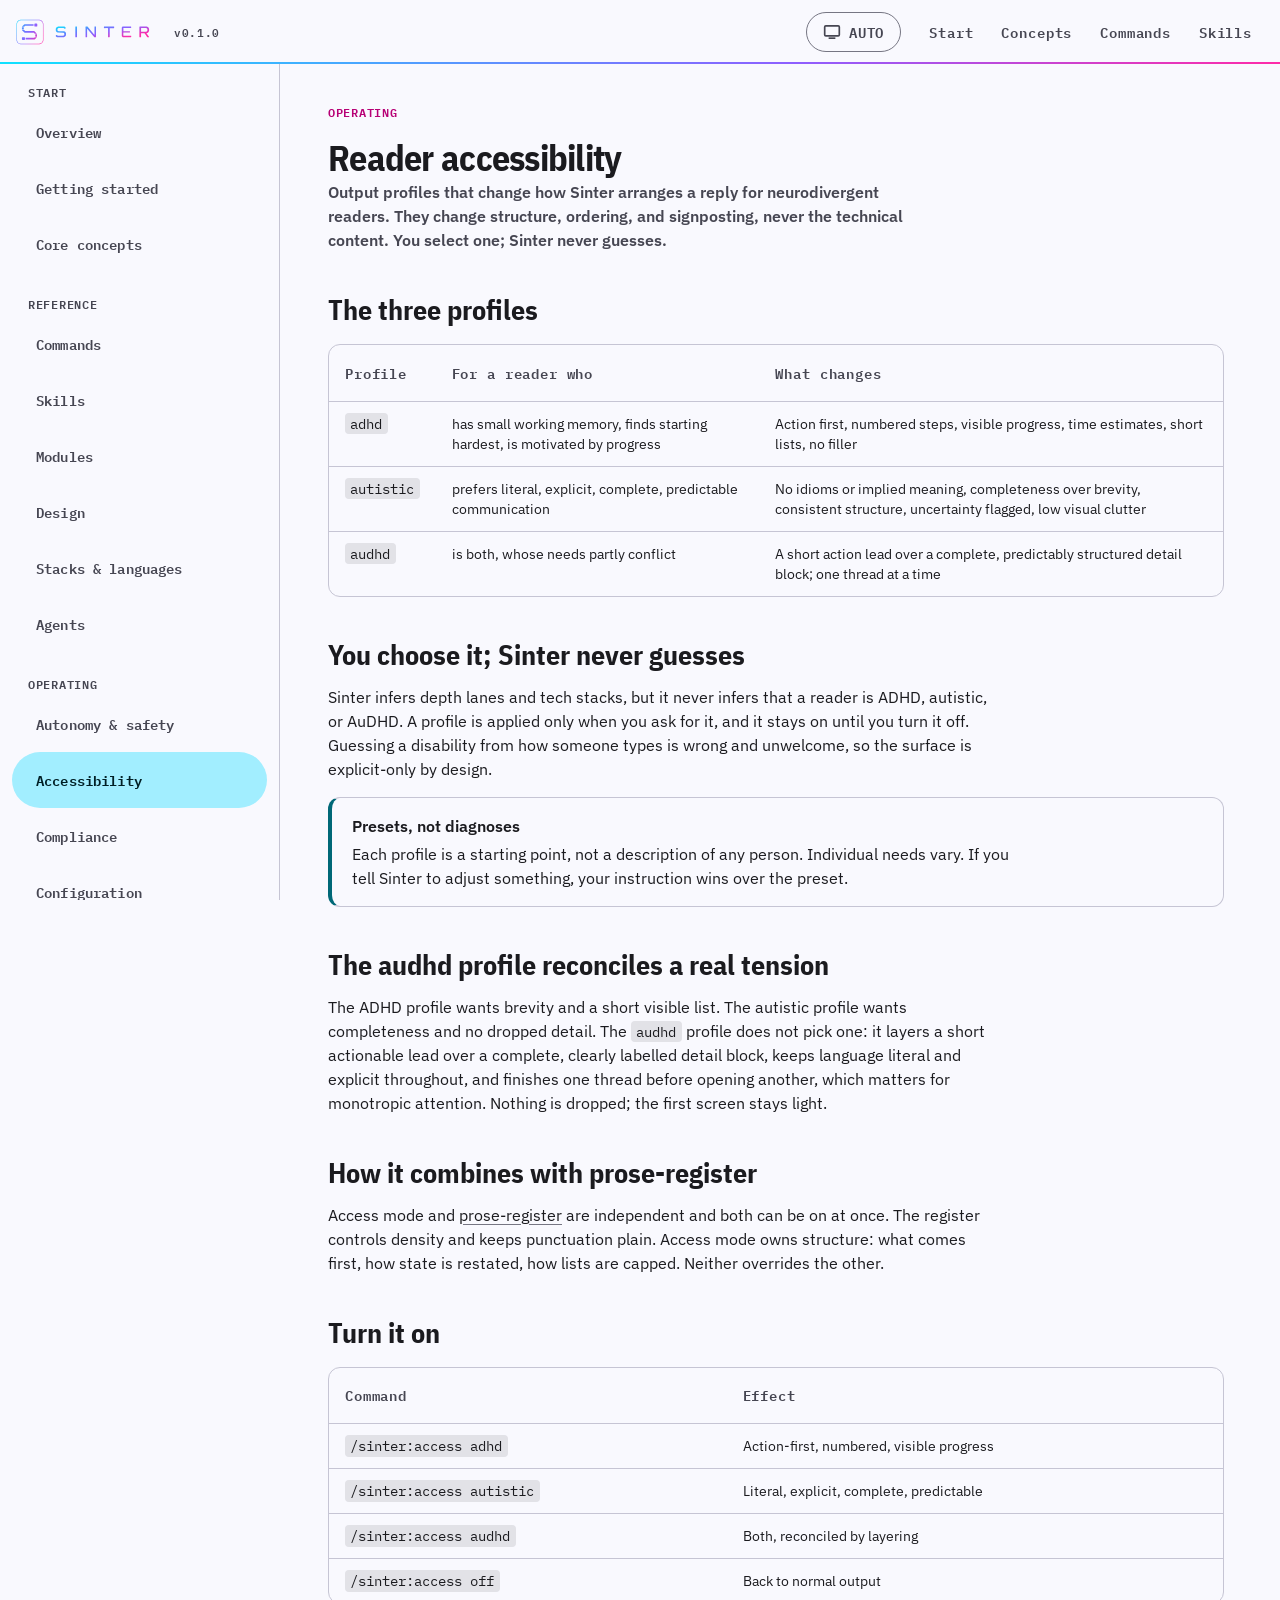
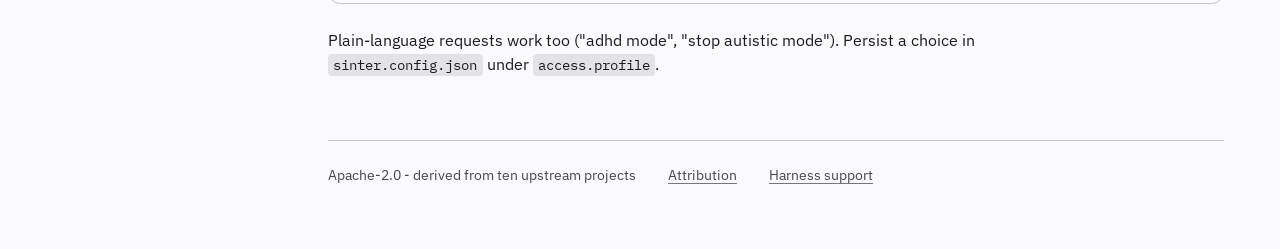
==== commit 47faf5a4: "enhance design skill & add proper ui design concepts" ====
--- a/accessibility.html
+++ b/accessibility.html
@@ -21,7 +21,7 @@
   <nav class="topbar__links" aria-label="Primary">
 <a href="start.html">Start</a><a href="concepts.html">Concepts</a><a href="commands.html">Commands</a><a href="skills.html">Skills</a></nav></header>
 <p id="themeStatus" class="visually-hidden" role="status" aria-live="polite"></p>
-<div class="shell"><nav class="rail" id="rail" aria-label="Documentation"><div class="rail__group">Start</div><a href="index.html">Overview</a><a href="start.html">Getting started</a><a href="concepts.html">Core concepts</a><div class="rail__group">Reference</div><a href="commands.html">Commands</a><a href="skills.html">Skills</a><a href="modules.html">Modules</a><a href="stacks.html">Stacks &amp; languages</a><a href="agents.html">Agents</a><div class="rail__group">Operating</div><a href="autonomy.html">Autonomy &amp; safety</a><a href="accessibility.html">Accessibility</a><a href="compliance.html">Compliance</a><a href="config.html">Configuration</a><div class="rail__group">Project</div><a href="harnesses.html">Harnesses</a><a href="credits.html">Attribution</a></nav><main id="content" tabindex="-1">
+<div class="shell"><nav class="rail" id="rail" aria-label="Documentation"><div class="rail__group">Start</div><a href="index.html">Overview</a><a href="start.html">Getting started</a><a href="concepts.html">Core concepts</a><div class="rail__group">Reference</div><a href="commands.html">Commands</a><a href="skills.html">Skills</a><a href="modules.html">Modules</a><a href="design.html">Design</a><a href="stacks.html">Stacks &amp; languages</a><a href="agents.html">Agents</a><div class="rail__group">Operating</div><a href="autonomy.html">Autonomy &amp; safety</a><a href="accessibility.html">Accessibility</a><a href="compliance.html">Compliance</a><a href="config.html">Configuration</a><div class="rail__group">Project</div><a href="harnesses.html">Harnesses</a><a href="credits.html">Attribution</a></nav><main id="content" tabindex="-1">
 
     <span class="eyebrow">Operating</span>
     <h1>Reader accessibility</h1>
